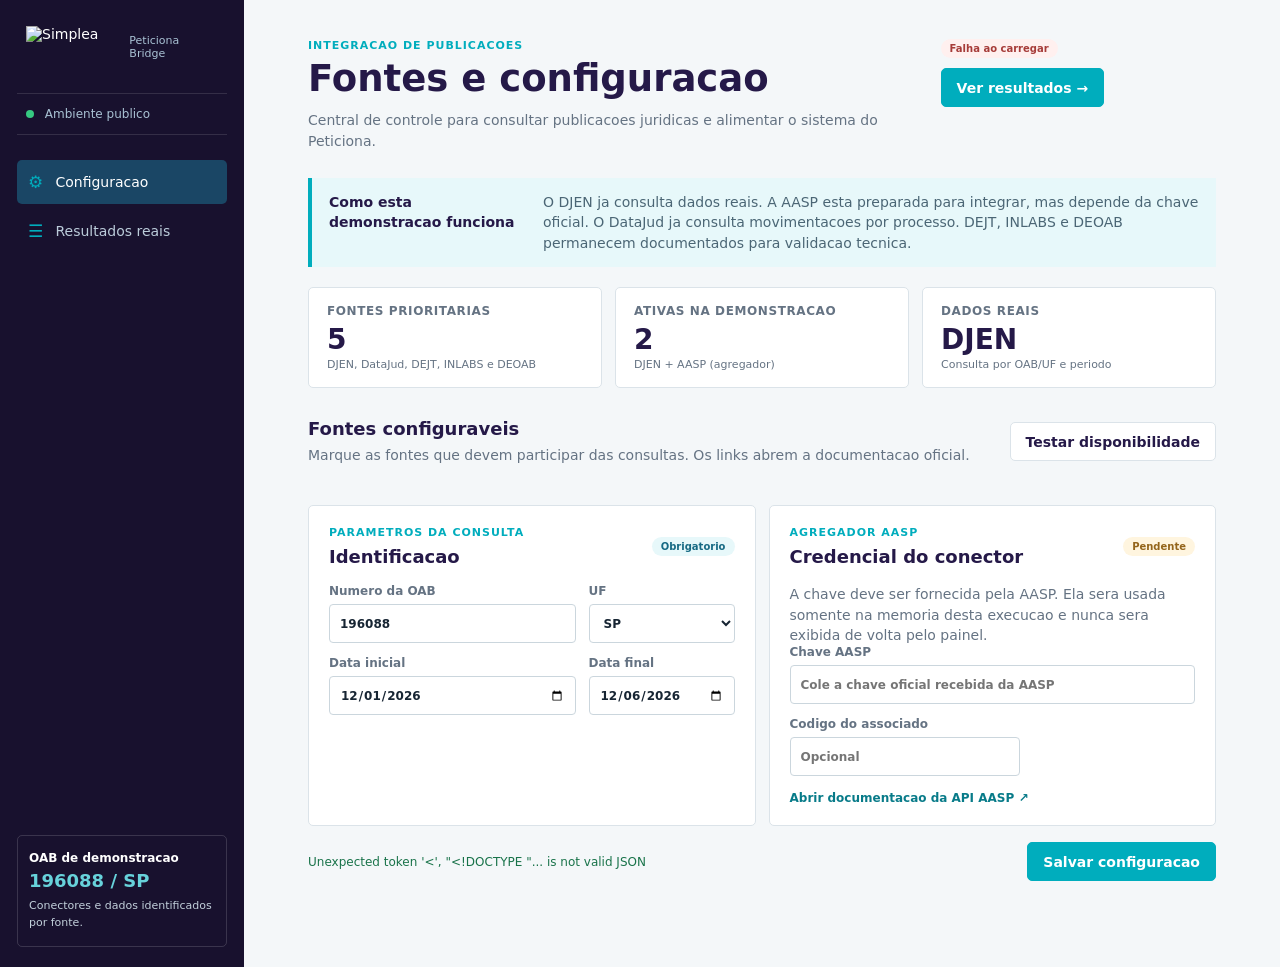
==== index.html @ 336ccb54 "Publish dashboard entrypoint for GitHub Pages" ====
<!doctype html>
<html lang="pt-BR">
  <head>
    <meta charset="utf-8">
    <meta http-equiv="refresh" content="0; url=dashboard.html">
    <meta name="viewport" content="width=device-width, initial-scale=1">
    <title>Peticiona Bridge</title>
  </head>
  <body>
    <p>Abrindo o painel Peticiona Bridge...</p>
    <script>window.location.replace('dashboard.html');</script>
  </body>
</html>
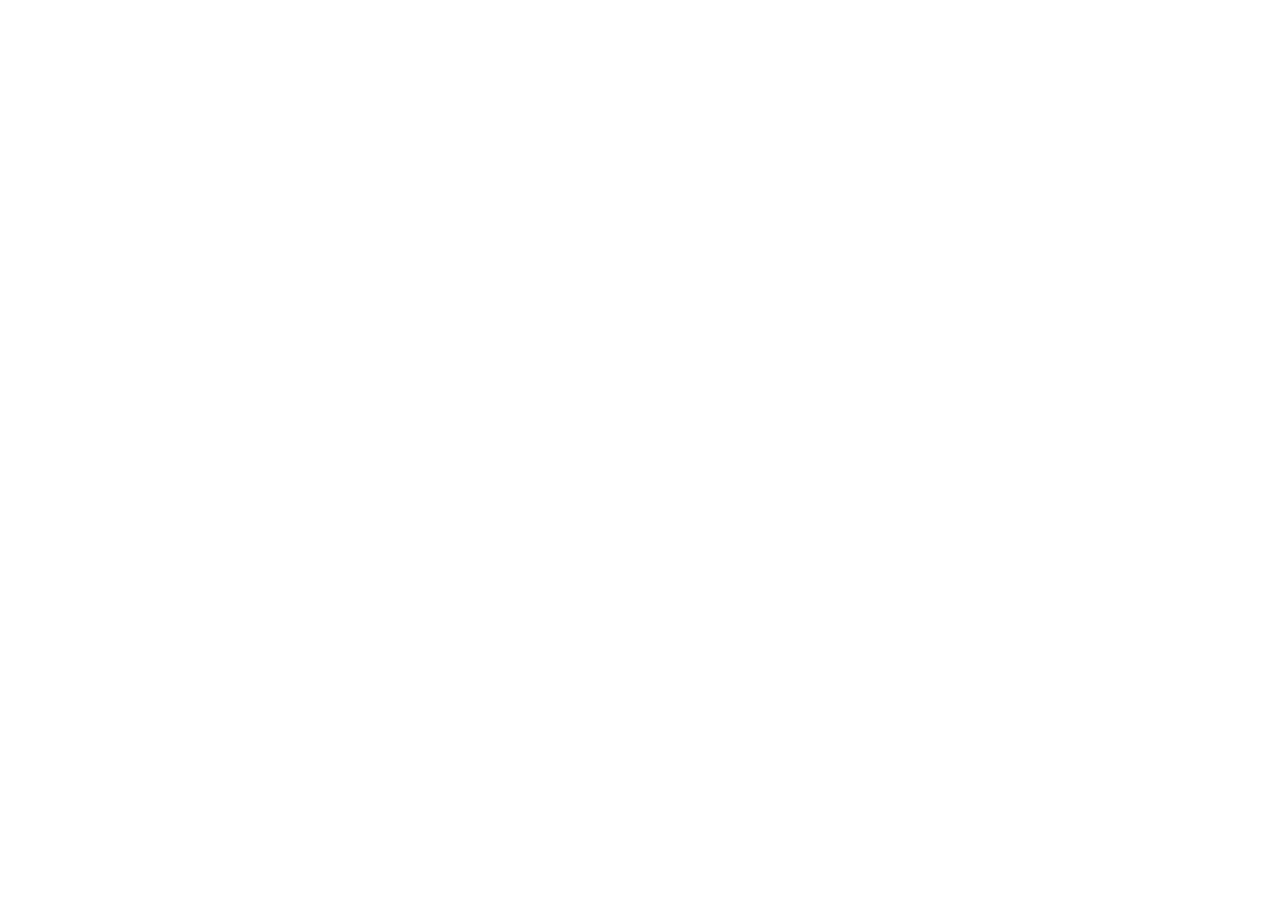
==== commit 921c7bc9: "Route GitHub Pages entry to live environment" ====
--- a/index.html
+++ b/index.html
@@ -2,12 +2,12 @@
 <html lang="pt-BR">
   <head>
     <meta charset="utf-8">
-    <meta http-equiv="refresh" content="0; url=dashboard.html">
+    <meta http-equiv="refresh" content="0; url=https://peticiona-bridge-api.vercel.app/dashboard">
     <meta name="viewport" content="width=device-width, initial-scale=1">
     <title>Peticiona Bridge</title>
   </head>
   <body>
-    <p>Abrindo o painel Peticiona Bridge...</p>
-    <script>window.location.replace('dashboard.html');</script>
+    <p>Abrindo o ambiente operacional Peticiona Bridge...</p>
+    <script>window.location.replace('https://peticiona-bridge-api.vercel.app/dashboard');</script>
   </body>
 </html>
